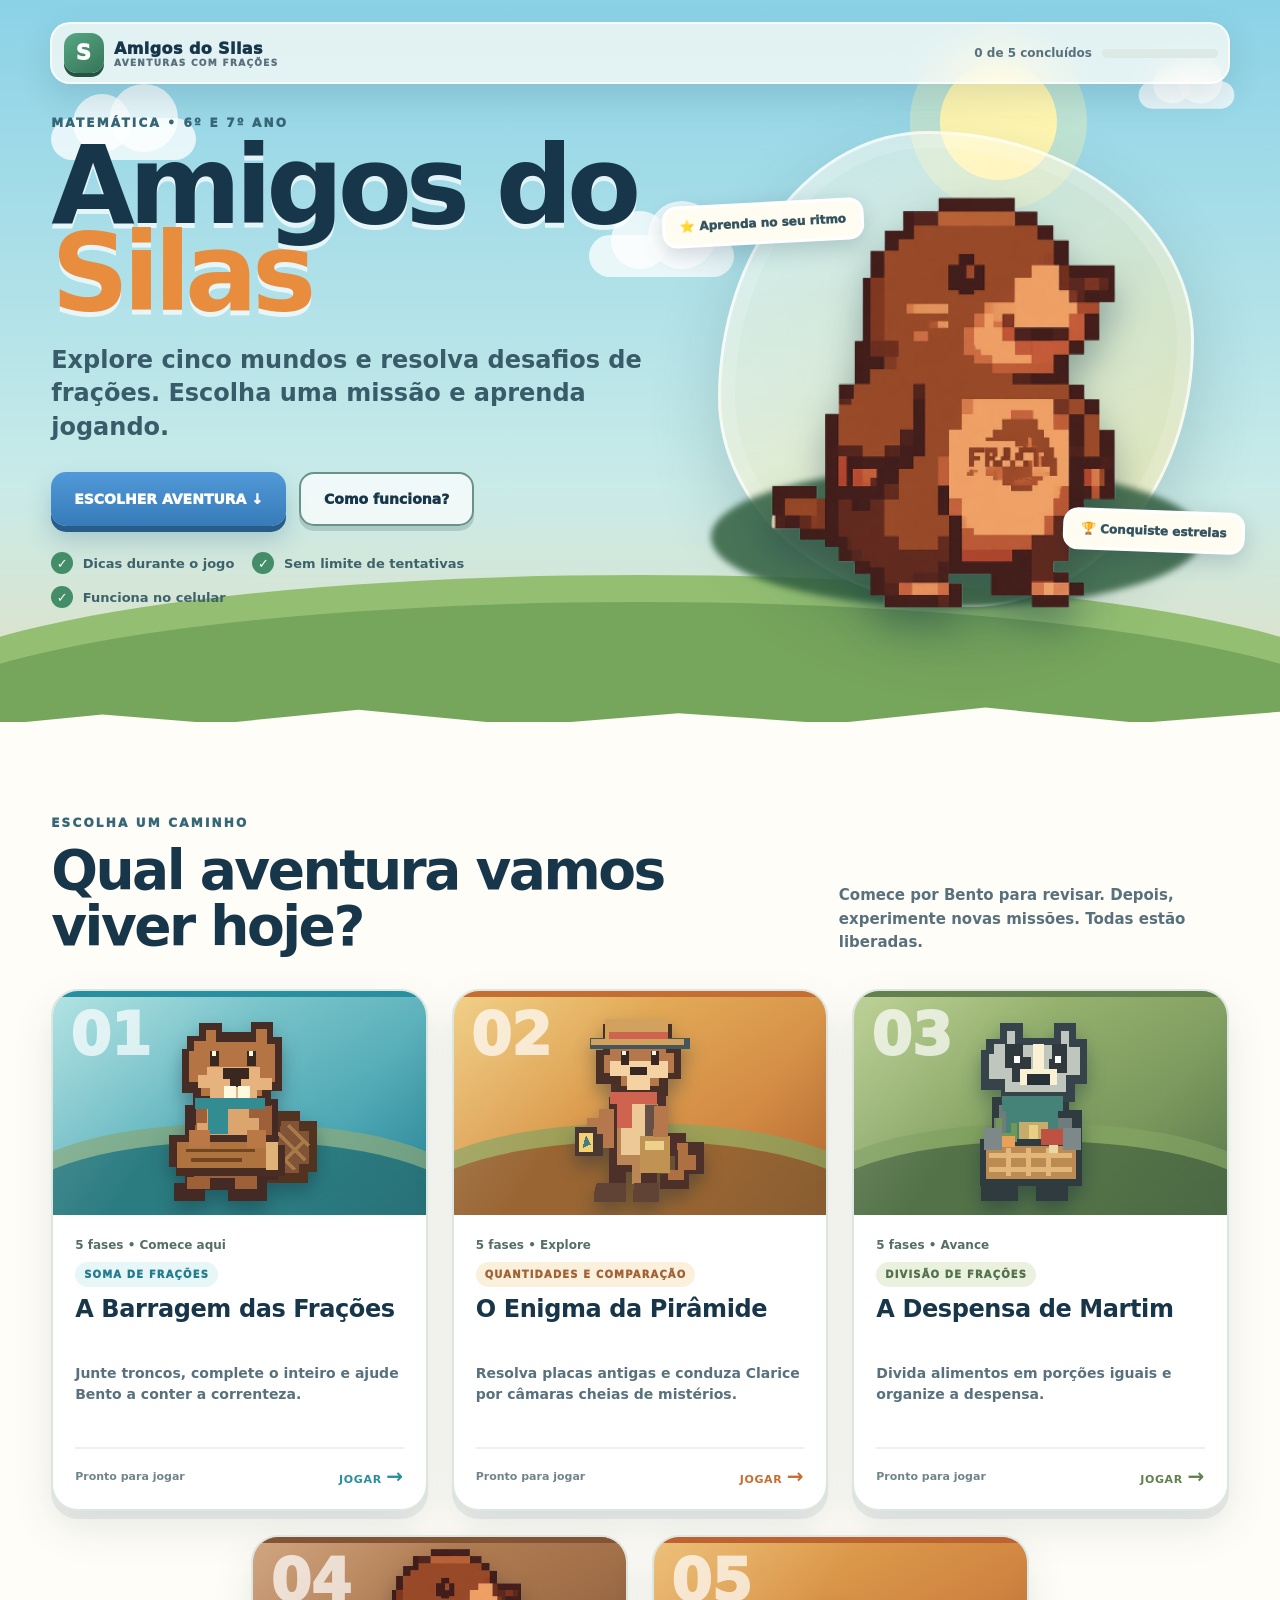
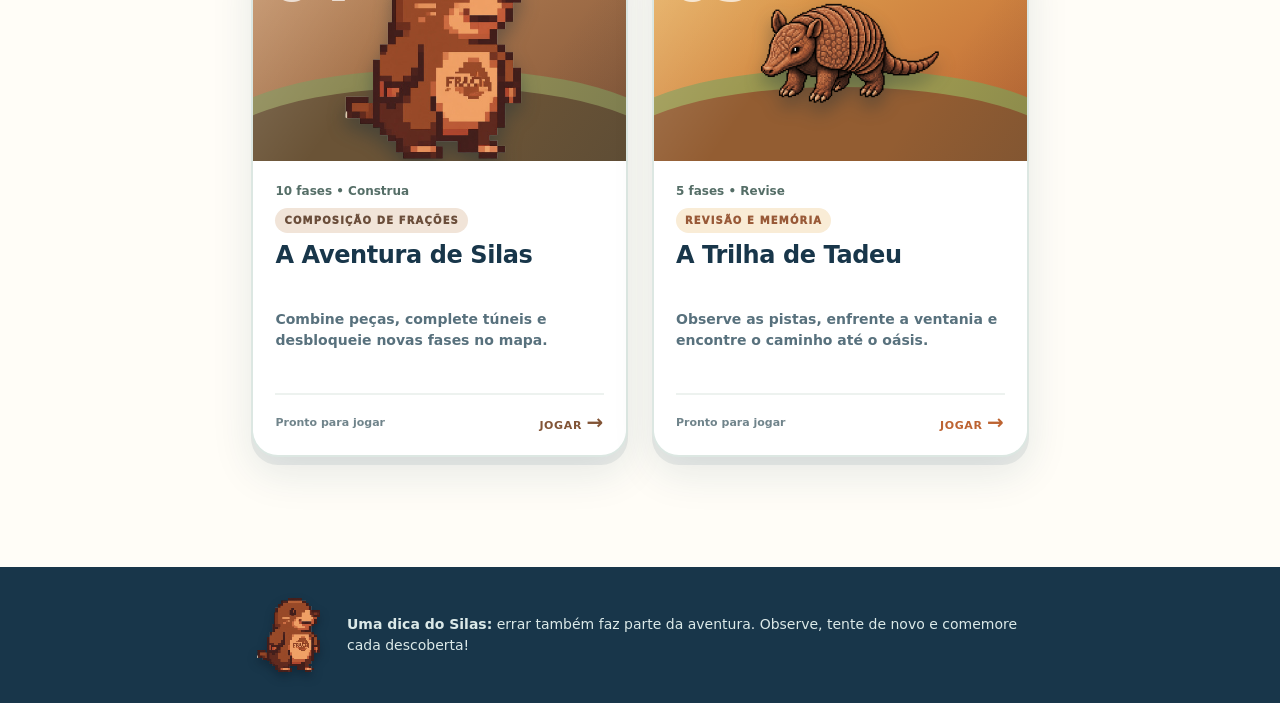
==== index.html @ 157f3a56 "first commit" ====
<!doctype html>
<html lang="pt-BR">
<head>
  <meta charset="utf-8">
  <meta name="viewport" content="width=device-width, initial-scale=1">
  <meta name="description" content="Jogos educativos de frações com os Amigos do Silas.">
  <title>Amigos do Silas — Aventuras com Frações</title>
  <link rel="stylesheet" href="hub.css?v=3">
</head>
<body>
  <div class="sky" aria-hidden="true"><i></i><i></i><i></i></div>
  <nav class="site-nav" aria-label="Navegação principal">
    <a class="nav-brand" href="index.html" aria-label="Amigos do Silas — página inicial">
      <span class="nav-brand__mark" aria-hidden="true">S</span>
      <span>Amigos do Silas<small>AVENTURAS COM FRAÇÕES</small></span>
    </a>
    <div class="nav-progress" aria-live="polite">
      <span id="progress-copy">0 de 5 concluídos</span>
      <span class="nav-progress__bar" aria-hidden="true"><i id="progress-fill"></i></span>
    </div>
  </nav>
  <header class="hero">
    <div class="hero-copy">
      <p class="eyebrow">MATEMÁTICA • 6º E 7º ANO</p>
      <h1>Amigos do <span>Silas</span></h1>
      <p class="lead">Explore cinco mundos e resolva desafios de frações. Escolha uma missão e aprenda jogando.</p>
      <div class="hero-actions">
        <a class="primary-link" href="#aventuras">ESCOLHER AVENTURA <span aria-hidden="true">↓</span></a>
        <button id="about-btn" class="quiet-btn" type="button">Como funciona?</button>
      </div>
      <ul class="benefits" aria-label="Características dos jogos">
        <li><span>✓</span> Dicas durante o jogo</li>
        <li><span>✓</span> Sem limite de tentativas</li>
        <li><span>✓</span> Funciona no celular</li>
      </ul>
    </div>
    <div class="hero-art" aria-label="A turma dos Amigos do Silas">
      <div class="sun" aria-hidden="true"></div>
      <img src="assets/personagens/silas.png" alt="Silas" class="group-img">
      <span class="float-card card-one">⭐ Aprenda no seu ritmo</span>
      <span class="float-card card-two">🏆 Conquiste estrelas</span>
    </div>
  </header>

  <main id="aventuras" class="adventures">
    <div class="section-heading">
      <div>
        <p class="eyebrow">ESCOLHA UM CAMINHO</p>
        <h2>Qual aventura vamos viver hoje?</h2>
      </div>
      <p>Comece por Bento para revisar. Depois, experimente novas missões. Todas estão liberadas.</p>
    </div>

    <section class="game-grid" aria-label="Jogos disponíveis">
      <a class="game-card bento" href="jogo bento/index.html" data-game="bento">
        <div class="card-scene"><span class="number">01</span><img src="assets/personagens/bento.svg" alt=""></div>
        <div class="card-content"><span class="mission-meta">5 fases • Comece aqui</span>
          <span class="skill">SOMA DE FRAÇÕES</span>
          <h3>A Barragem das Frações</h3>
          <p>Junte troncos, complete o inteiro e ajude Bento a conter a correnteza.</p>
          <div class="card-footer"><span class="status">Pronto para jogar</span><b>JOGAR <i>→</i></b></div>
        </div>
      </a>

      <a class="game-card clarice" href="jogo clarice/index.html" data-game="clarice">
        <div class="card-scene"><span class="number">02</span><img src="assets/personagens/clarice.svg" alt=""></div>
        <div class="card-content"><span class="mission-meta">5 fases • Explore</span>
          <span class="skill">QUANTIDADES E COMPARAÇÃO</span>
          <h3>O Enigma da Pirâmide</h3>
          <p>Resolva placas antigas e conduza Clarice por câmaras cheias de mistérios.</p>
          <div class="card-footer"><span class="status">Pronto para jogar</span><b>JOGAR <i>→</i></b></div>
        </div>
      </a>

      <a class="game-card martim" href="jogo martim/index.html" data-game="martim">
        <div class="card-scene"><span class="number">03</span><img src="assets/personagens/martim.svg" alt=""></div>
        <div class="card-content"><span class="mission-meta">5 fases • Avance</span>
          <span class="skill">DIVISÃO DE FRAÇÕES</span>
          <h3>A Despensa de Martim</h3>
          <p>Divida alimentos em porções iguais e organize a despensa.</p>
          <div class="card-footer"><span class="status">Pronto para jogar</span><b>JOGAR <i>→</i></b></div>
        </div>
      </a>

      <a class="game-card silas" href="jogo silas/index.html" data-game="silas">
        <div class="card-scene"><span class="number">04</span><img src="assets/personagens/silas.png" alt=""></div>
        <div class="card-content"><span class="mission-meta">10 fases • Construa</span>
          <span class="skill">COMPOSIÇÃO DE FRAÇÕES</span>
          <h3>A Aventura de Silas</h3>
          <p>Combine peças, complete túneis e desbloqueie novas fases no mapa.</p>
          <div class="card-footer"><span class="status">Pronto para jogar</span><b>JOGAR <i>→</i></b></div>
        </div>
      </a>

      <a class="game-card tadeu" href="jogo tadeu/index.html" data-game="tadeu">
        <div class="card-scene"><span class="number">05</span><img src="jogo tadeu/tadeu-recorte-v2.png" alt=""></div>
        <div class="card-content"><span class="mission-meta">5 fases • Revise</span>
          <span class="skill">REVISÃO E MEMÓRIA</span>
          <h3>A Trilha de Tadeu</h3>
          <p>Observe as pistas, enfrente a ventania e encontre o caminho até o oásis.</p>
          <div class="card-footer"><span class="status">Pronto para jogar</span><b>JOGAR <i>→</i></b></div>
        </div>
      </a>
    </section>
  </main>

  <footer><img src="assets/personagens/silas.png" alt="Silas"><p><strong>Uma dica do Silas:</strong> errar também faz parte da aventura. Observe, tente de novo e comemore cada descoberta!</p></footer>

  <dialog id="about-dialog" aria-labelledby="about-title">
    <article>
      <button id="about-close" class="dialog-close" type="button" aria-label="Fechar">×</button>
      <p class="eyebrow">PARA ESTUDANTES, FAMÍLIAS E EDUCADORES</p>
      <h2 id="about-title">Aprender em pequenas aventuras</h2>
      <p>Os jogos apresentam desafios curtos, instruções visuais e explicações após cada tentativa. Não há problema em errar: as dicas ajudam o estudante a descobrir o próximo passo.</p>
      <div class="about-grid"><span><b>1</b> Escolha um jogo</span><span><b>2</b> Resolva no seu ritmo</span><span><b>3</b> Ganhe estrelas</span></div>
      <button id="about-play" class="dialog-play" type="button">ESCOLHER UMA AVENTURA</button>
    </article>
  </dialog>

  <script src="common.js?v=3"></script>
  <script src="hub.js?v=3"></script>
</body>
</html>
---- hub.css ----
:root {
  --ink: #18364a;
  --ink-soft: #58717d;
  --paper: #fffdf7;
  --cream: #f6f0df;
  --green: #438d68;
  --green-deep: #285b47;
  --yellow: #ffd66b;
  --blue: #3f86c6;
  --orange: #e88c3d;
  --line: #dce7e2;
  --shadow: 0 10px 0 rgba(22, 53, 70, .1), 0 28px 70px rgba(22, 53, 70, .16);
  --font: "Trebuchet MS", "Arial Rounded MT Bold", system-ui, sans-serif;
}

* { box-sizing: border-box; }
html { scroll-behavior: smooth; }
body {
  min-width: 320px;
  margin: 0;
  overflow-x: hidden;
  color: var(--ink);
  background: var(--cream);
  font-family: var(--font);
  -webkit-tap-highlight-color: transparent;
}

button, a { font: inherit; }
a { color: inherit; text-decoration: none; }
button, a { touch-action: manipulation; }
button:focus-visible, a:focus-visible {
  outline: 4px solid #fff;
  outline-offset: 3px;
  box-shadow: 0 0 0 7px #2674b6 !important;
}

.sky {
  position: absolute;
  z-index: -2;
  inset: 0 0 auto;
  height: 760px;
  overflow: hidden;
  background:
    radial-gradient(circle at 78% 16%, #fff6b1 0 58px, #fff6b15c 59px 88px, transparent 89px),
    linear-gradient(180deg, #8bd2e7 0%, #c9ebe9 64%, #e8deb9 100%);
}

.sky::before,
.sky::after {
  content: "";
  position: absolute;
  left: -8%;
  right: -8%;
  bottom: -92px;
  height: 250px;
  border-radius: 50% 50% 0 0;
  background: #76a55c;
  box-shadow: 0 -27px 0 #94bf72;
}

.sky::after {
  z-index: -1;
  bottom: -140px;
  left: 28%;
  background: #557d4d;
  box-shadow: none;
}

.sky i {
  position: absolute;
  width: 145px;
  height: 42px;
  border-radius: 999px;
  background: rgba(255, 255, 255, .74);
  filter: blur(.5px);
  animation: cloud-drift 15s ease-in-out infinite alternate;
}

.sky i::before,
.sky i::after {
  content: "";
  position: absolute;
  bottom: 8px;
  border-radius: 50%;
  background: inherit;
}
.sky i::before { left: 22px; width: 58px; height: 58px; }
.sky i::after { right: 18px; width: 68px; height: 68px; }
.sky i:nth-child(1) { top: 118px; left: 4%; }
.sky i:nth-child(2) { top: 235px; left: 46%; animation-duration: 20s; }
.sky i:nth-child(3) { top: 74px; left: 87%; transform: scale(.66); animation-duration: 24s; }

@keyframes cloud-drift { to { translate: 45px 6px; } }

.site-nav {
  width: min(1180px, calc(100% - 36px));
  position: absolute;
  z-index: 10;
  top: 22px;
  left: 50%;
  translate: -50% 0;
  display: flex;
  align-items: center;
  justify-content: space-between;
  gap: 20px;
  padding: 9px 10px 9px 12px;
  border: 2px solid rgba(255, 255, 255, .68);
  border-radius: 20px;
  background: rgba(255, 253, 247, .74);
  box-shadow: 0 12px 34px rgba(24, 54, 74, .14);
  backdrop-filter: blur(12px);
}

.nav-brand { display: flex; gap: 10px; align-items: center; font-weight: 1000; letter-spacing: .4px; }
.nav-brand__mark {
  width: 40px;
  height: 40px;
  display: grid;
  place-items: center;
  border-radius: 13px;
  color: #fff;
  background: linear-gradient(145deg, #58a784, #347457);
  box-shadow: 0 4px 0 #24533f;
  font-size: 21px;
}
.nav-brand small { display: block; color: var(--ink-soft); font-size: 9px; letter-spacing: 1.3px; }
.nav-progress { display: flex; align-items: center; gap: 10px; color: var(--ink-soft); font-size: 12px; font-weight: 900; }
.nav-progress__bar { width: 116px; height: 9px; overflow: hidden; border-radius: 999px; background: #dce9e4; }
.nav-progress__bar i { display: block; width: 0; height: 100%; border-radius: inherit; background: linear-gradient(90deg, #4a9b73, #ffd05b); transition: width .6s ease; }

.hero {
  width: min(1180px, 92%);
  min-height: 720px;
  display: grid;
  grid-template-columns: minmax(0, 1fr) minmax(390px, .92fr);
  gap: 40px;
  align-items: center;
  margin: auto;
  padding: 112px 0 110px;
}

.hero-copy { position: relative; z-index: 2; }
.eyebrow {
  margin: 0 0 12px;
  color: #356777;
  font-size: 12px;
  font-weight: 1000;
  letter-spacing: 2.2px;
}

.hero h1 {
  max-width: 670px;
  margin: 0;
  color: #17364a;
  font-size: clamp(62px, 8.6vw, 108px);
  line-height: .81;
  letter-spacing: -6px;
  text-shadow: 0 5px 0 rgba(255, 255, 255, .7);
}
.hero h1 span { color: var(--orange); }
.lead {
  max-width: 610px;
  margin: 27px 0 0;
  color: #385c69;
  font-size: clamp(18px, 2.1vw, 24px);
  font-weight: 900;
  line-height: 1.4;
}

.hero-actions { display: flex; flex-wrap: wrap; gap: 13px; align-items: center; margin-top: 28px; }
.primary-link, .quiet-btn {
  min-height: 54px;
  display: inline-flex;
  align-items: center;
  justify-content: center;
  gap: 12px;
  padding: 14px 23px;
  border-radius: 15px;
  cursor: pointer;
  font-size: 14px;
  font-weight: 1000;
  transition: transform .18s ease, box-shadow .18s ease, filter .18s ease;
}
.primary-link { color: #fff; background: linear-gradient(#5199d8, #377bb9); box-shadow: 0 6px 0 #285c89, 0 13px 25px #245a8440; }
.quiet-btn { border: 2px solid #6c918a; color: var(--ink); background: rgba(255, 255, 255, .72); box-shadow: 0 5px 0 rgba(44, 82, 79, .2); }
.primary-link:hover, .quiet-btn:hover { transform: translateY(-3px); filter: brightness(1.04); }
.primary-link:active, .quiet-btn:active { transform: translateY(2px); box-shadow: none; }

.benefits { display: flex; flex-wrap: wrap; gap: 12px 18px; margin: 26px 0 0; padding: 0; list-style: none; color: #3d626b; font-size: 13px; font-weight: 900; }
.benefits span { width: 22px; height: 22px; display: inline-grid; place-items: center; margin-right: 5px; border-radius: 50%; color: #fff; background: var(--green); }

.hero-art { position: relative; min-height: 500px; display: grid; place-items: end center; }
.hero-art::before {
  content: "";
  position: absolute;
  z-index: -1;
  width: min(470px, 90%);
  aspect-ratio: 1;
  bottom: 1%;
  border: 3px solid rgba(255, 255, 255, .72);
  border-radius: 44% 56% 47% 53% / 56% 44% 56% 44%;
  background: linear-gradient(145deg, rgba(255, 255, 255, .45), rgba(255, 218, 107, .42));
  box-shadow: inset 0 0 0 14px rgba(255, 255, 255, .14), 0 28px 70px rgba(28, 70, 73, .2);
  animation: art-blob 8s ease-in-out infinite alternate;
}
.hero-art::after { content: ""; position: absolute; z-index: -1; left: 5%; right: 5%; bottom: 1%; height: 28%; border-radius: 50%; background: #315f3f; filter: blur(3px); opacity: .84; }
.group-img { width: min(590px, 108%); max-height: 490px; object-fit: contain; filter: drop-shadow(0 20px 18px rgba(21, 54, 69, .38)); animation: friends-float 3.6s ease-in-out infinite; }
.sun { display: none; }
.float-card { position: absolute; z-index: 2; padding: 11px 15px; border: 3px solid #fff; border-radius: 15px; color: #355460; background: #fffdf1; box-shadow: 0 7px 22px rgba(23, 54, 74, .2); font-size: 12px; font-weight: 1000; }
.card-one { left: -4%; top: 18%; rotate: -3deg; }
.card-two { right: -3%; bottom: 12%; rotate: 2deg; }

@keyframes friends-float { 50% { transform: translateY(-8px) rotate(.3deg); } }
@keyframes art-blob { to { border-radius: 56% 44% 58% 42% / 44% 57% 43% 56%; rotate: 2deg; } }

.adventures { position: relative; padding: 94px max(4vw, 20px) 110px; background: var(--paper); }
.adventures::before { content: ""; position: absolute; left: 0; right: 0; top: -34px; height: 70px; background: var(--paper); clip-path: polygon(0 52%, 8% 38%, 17% 51%, 28% 31%, 41% 54%, 53% 36%, 65% 51%, 77% 28%, 89% 50%, 100% 34%, 100% 100%, 0 100%); }
.section-heading { width: min(1180px, 100%); display: flex; justify-content: space-between; gap: 40px; align-items: end; margin: 0 auto 35px; }
.section-heading h2 { max-width: 680px; margin: 0; font-size: clamp(35px, 4.5vw, 55px); line-height: 1.02; letter-spacing: -2.5px; }
.section-heading > p { max-width: 390px; margin: 0; color: var(--ink-soft); font-size: 15px; font-weight: 800; line-height: 1.55; }

.game-grid { width: min(1180px, 100%); display: grid; grid-template-columns: repeat(6, 1fr); gap: 24px; margin: auto; }
.game-card { --card-accent: #288fa1; --card-light: #9ddbdc; grid-column: span 2; position: relative; overflow: hidden; border: 2px solid var(--line); border-radius: 27px; background: #fff; box-shadow: 0 8px 0 rgba(23, 54, 74, .08), 0 17px 42px rgba(23, 54, 74, .1); transition: transform .24s cubic-bezier(.2,.8,.2,1), box-shadow .24s ease, border-color .24s ease; }
.game-card:nth-child(4) { grid-column: 2 / span 2; }
.game-card:hover { transform: translateY(-9px); border-color: color-mix(in srgb, var(--card-accent) 36%, white); box-shadow: 0 12px 0 rgba(23, 54, 74, .09), 0 28px 55px rgba(23, 54, 74, .17); }
.game-card::after { content: ""; position: absolute; inset: 0 0 auto; height: 6px; background: var(--card-accent); }
.clarice { --card-accent: #c66e31; --card-light: #edc267; }
.martim { --card-accent: #62814e; --card-light: #abc57b; }
.silas { --card-accent: #825436; --card-light: #c48d5d; }
.tadeu { --card-accent: #bd6331; --card-light: #e8af55; }

.card-scene { position: relative; height: 224px; display: flex; align-items: end; justify-content: center; overflow: hidden; background: linear-gradient(150deg, var(--card-light), var(--card-accent)); }
.card-scene::before { content: ""; position: absolute; left: -10%; right: -10%; bottom: -52px; height: 126px; border-radius: 50%; background: color-mix(in srgb, var(--card-accent) 70%, #314f35); box-shadow: 0 -18px 0 color-mix(in srgb, var(--card-light) 44%, #5e844b); }
.card-scene::after { content: ""; position: absolute; inset: 0; background: linear-gradient(125deg, rgba(255,255,255,.22), transparent 40% 72%, rgba(11,35,47,.12)); pointer-events: none; }
.card-scene .number { position: absolute; z-index: 1; left: 17px; top: 15px; color: rgba(255, 255, 255, .7); font-size: 58px; font-weight: 1000; line-height: 1; }
.card-scene img { position: relative; z-index: 2; width: 82%; height: 96%; object-fit: contain; object-position: center bottom; filter: drop-shadow(0 10px 9px rgba(19, 45, 59, .38)); transition: transform .28s cubic-bezier(.2,.8,.2,1); }
.game-card:hover .card-scene img { transform: scale(1.055) translateY(-3px) rotate(1deg); }

.card-content { padding: 23px 22px 21px; }
.skill { display: inline-flex; align-items: center; min-height: 25px; margin-bottom: 10px; padding: 5px 9px; border-radius: 999px; color: color-mix(in srgb, var(--card-accent) 78%, #17364a); background: color-mix(in srgb, var(--card-light) 24%, white); font-size: 10px; font-weight: 1000; letter-spacing: 1.15px; }
.card-content h3 { min-height: 55px; margin: 0; font-size: 24px; line-height: 1.08; letter-spacing: -.4px; }
.card-content p { min-height: 66px; margin: 11px 0 18px; color: var(--ink-soft); font-size: 14px; font-weight: 750; line-height: 1.5; }
.card-footer { display: flex; justify-content: space-between; gap: 10px; align-items: center; padding-top: 15px; border-top: 2px solid #edf2ef; font-size: 11px; }
.card-footer .status { color: #70848b; font-weight: 900; }
.card-footer b { color: var(--card-accent); letter-spacing: .65px; }
.card-footer i { display: inline-block; font-style: normal; font-size: 20px; transition: translate .18s ease; }
.game-card:hover .card-footer i { translate: 4px 0; }
.game-card.completed .status { color: #347b53; }
.game-card.completed .status::before { content: "★ "; color: #e6a72a; }
.game-card.started:not(.completed) .status { color: #986b25; }
.game-card.started:not(.completed) .status::before { content: "↻ "; font-size: 14px; }

footer { display: flex; gap: 18px; align-items: center; justify-content: center; padding: 30px 20px; color: #dbe9e8; background: #18364a; }
footer img { width: 76px; height: 76px; object-fit: contain; filter: drop-shadow(0 5px 5px #07172266); }
footer p { max-width: 680px; margin: 0; font-size: 14px; line-height: 1.5; }

dialog { width: min(620px, calc(100vw - 28px)); padding: 0; border: 0; border-radius: 27px; background: transparent; }
dialog::backdrop { background: rgba(10, 29, 43, .78); backdrop-filter: blur(7px); }
dialog article { position: relative; overflow: hidden; padding: 34px; border: 4px solid #fff; border-radius: 27px; background: radial-gradient(circle at 100% 0, #e5f5ec, transparent 35%), #fffdf8; box-shadow: var(--shadow); }
dialog article::before { content: ""; position: absolute; inset: 0 0 auto; height: 7px; background: linear-gradient(90deg, #3e8f6a, #ffd45d, #e88c3d); }
dialog h2 { margin: 0; font-size: 36px; line-height: 1.05; }
dialog article > p:not(.eyebrow) { color: var(--ink-soft); font-weight: 750; line-height: 1.6; }
.dialog-close { position: absolute; top: 14px; right: 14px; width: 44px; height: 44px; border: 0; border-radius: 50%; color: var(--ink); background: #edf3ef; font-size: 28px; cursor: pointer; }
.about-grid { display: grid; grid-template-columns: repeat(3, 1fr); gap: 10px; margin: 22px 0; }
.about-grid span { padding: 14px; border: 2px solid #dfebe5; border-radius: 14px; background: #f0f8f3; font-size: 13px; font-weight: 900; }
.about-grid b { width: 29px; height: 29px; display: grid; place-items: center; margin-bottom: 8px; border-radius: 9px; color: #fff; background: var(--green); }
.dialog-play { width: 100%; min-height: 52px; border: 0; border-radius: 14px; color: #fff; background: linear-gradient(#4d9d76, #367c5b); box-shadow: 0 5px 0 #255940; font-weight: 1000; cursor: pointer; }

@supports not (color: color-mix(in srgb, white, black)) {
  .card-scene::before { background: #507449; }
  .skill { color: var(--card-accent); background: #f3f6f2; }
}

@media (max-width: 930px) {
  .hero { grid-template-columns: 1fr; gap: 4px; padding-top: 130px; text-align: center; }
  .hero h1, .lead { margin-left: auto; margin-right: auto; }
  .hero-actions, .benefits { justify-content: center; }
  .hero-art { min-height: 380px; }
  .group-img { max-height: 390px; }
  .card-one { left: 4%; }
  .game-card, .game-card:nth-child(4) { grid-column: span 3; }
  .section-heading { align-items: start; flex-direction: column; gap: 14px; }
}

@media (max-width: 620px) {
  .site-nav { top: 10px; width: calc(100% - 20px); }
  .nav-brand > span:last-child { display: none; }
  .nav-progress { font-size: 10px; }
  .nav-progress__bar { width: 74px; }
  .hero { min-height: auto; width: 92%; padding: 105px 0 105px; }
  .hero h1 { font-size: clamp(53px, 17vw, 72px); letter-spacing: -4px; }
  .lead { font-size: 17px; }
  .hero-actions { flex-direction: column; }
  .primary-link, .quiet-btn { width: 100%; }
  .benefits { display: grid; text-align: left; }
  .hero-art { min-height: 300px; margin-top: 20px; }
  .group-img { max-height: 305px; }
  .float-card { font-size: 10px; }
  .card-one { top: 5%; }
  .adventures { padding: 68px 14px 75px; }
  .section-heading { text-align: center; }
  .section-heading h2 { font-size: 36px; }
  .section-heading > p { margin: auto; }
  .game-grid { grid-template-columns: 1fr; }
  .game-card, .game-card:nth-child(4) { grid-column: auto; }
  .card-scene { height: 218px; }
  .card-content h3, .card-content p { min-height: auto; }
  .about-grid { grid-template-columns: 1fr; }
  .about-grid span { display: flex; align-items: center; gap: 10px; }
  .about-grid b { margin: 0; flex: 0 0 auto; }
  dialog article { padding: 30px 20px 22px; }
  footer { align-items: flex-start; }
}

@media (prefers-reduced-motion: reduce) {
  *, *::before, *::after { animation-duration: .01ms !important; animation-iteration-count: 1 !important; transition-duration: .01ms !important; scroll-behavior: auto !important; }
}
.mission-meta { display:block; color:#556e67; font-size:12px; font-weight:800; margin:0 0 10px; }
.group-img { object-fit:cover; }
@media(prefers-reduced-motion:reduce) { html {scroll-behavior:auto} *,*::before,*::after {animation:none!important;transition:none!important} }
.hero-art .group-img { width:min(400px,85%); height:420px; object-fit:cover; image-rendering:pixelated; }
.game-card.silas .card-scene img, footer img { object-fit:cover; image-rendering:pixelated; }
@media(max-width:700px) { .hero-art .group-img {height:300px} }
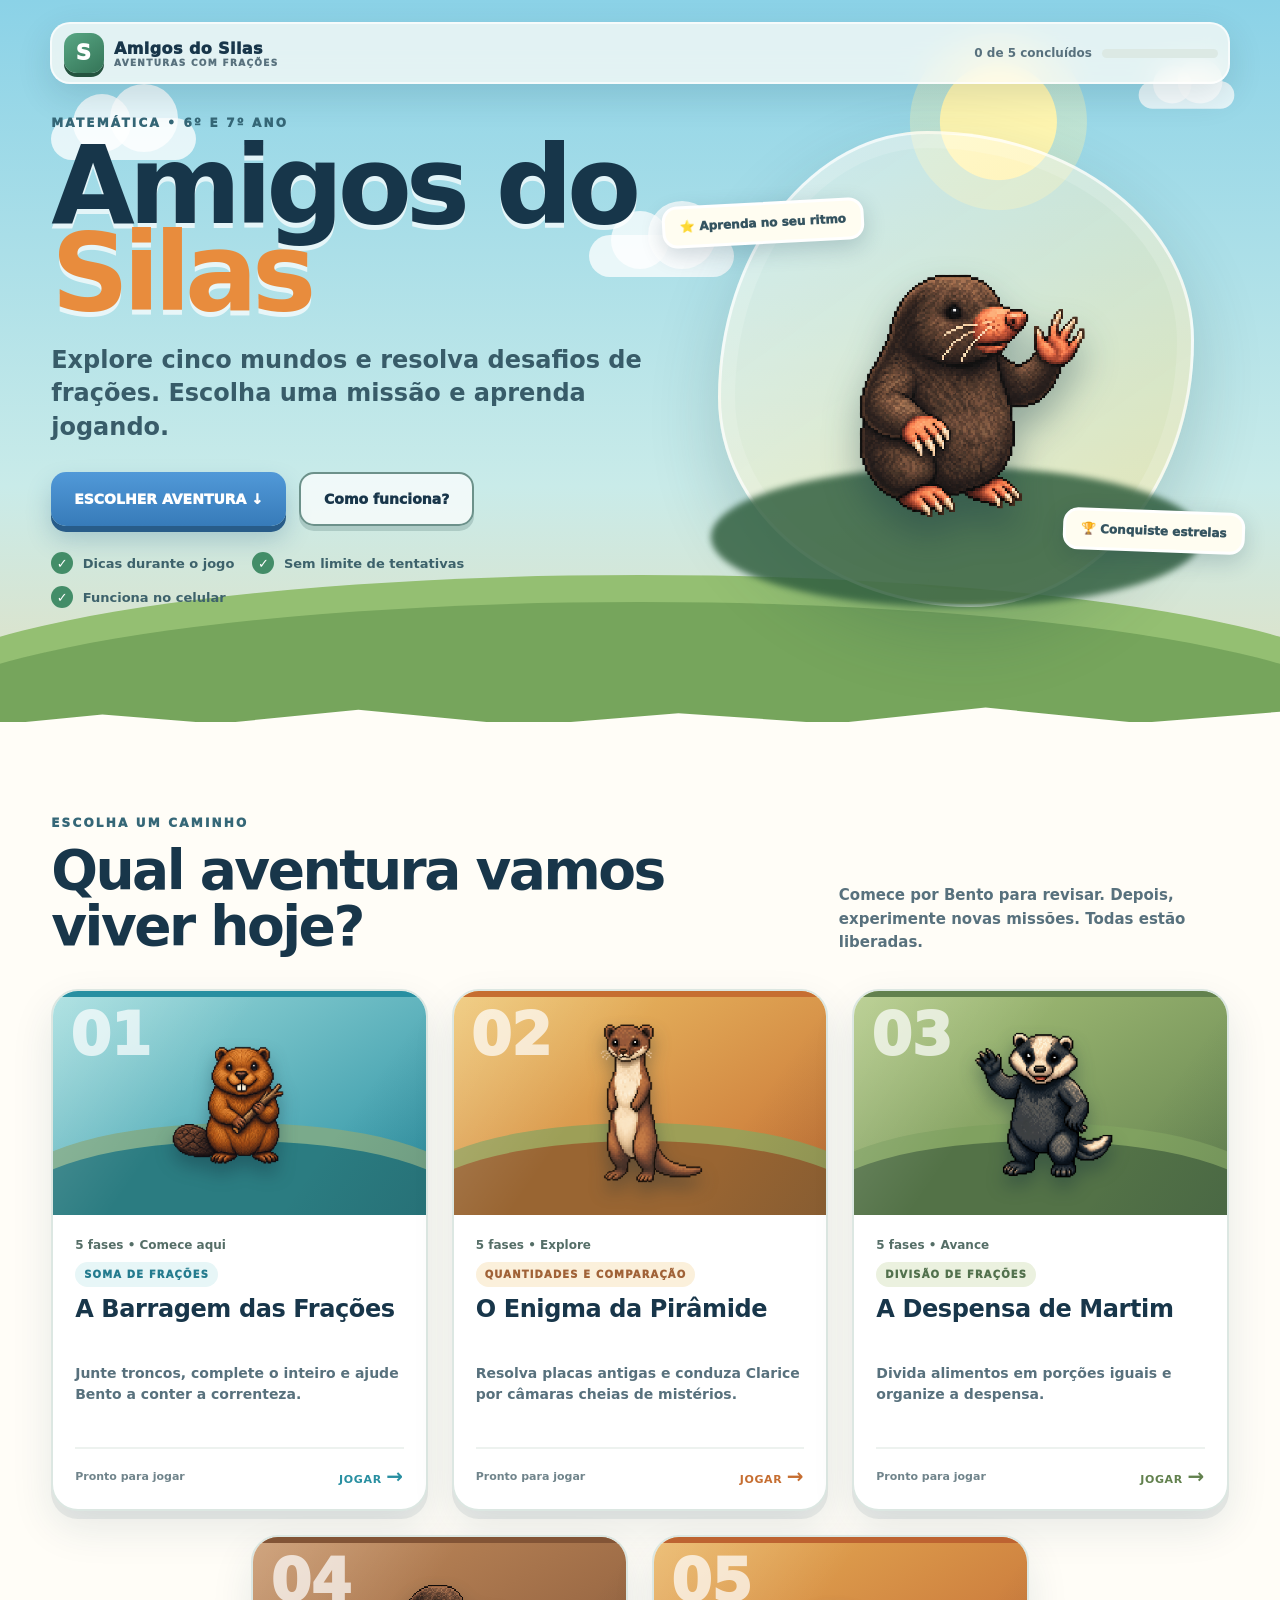
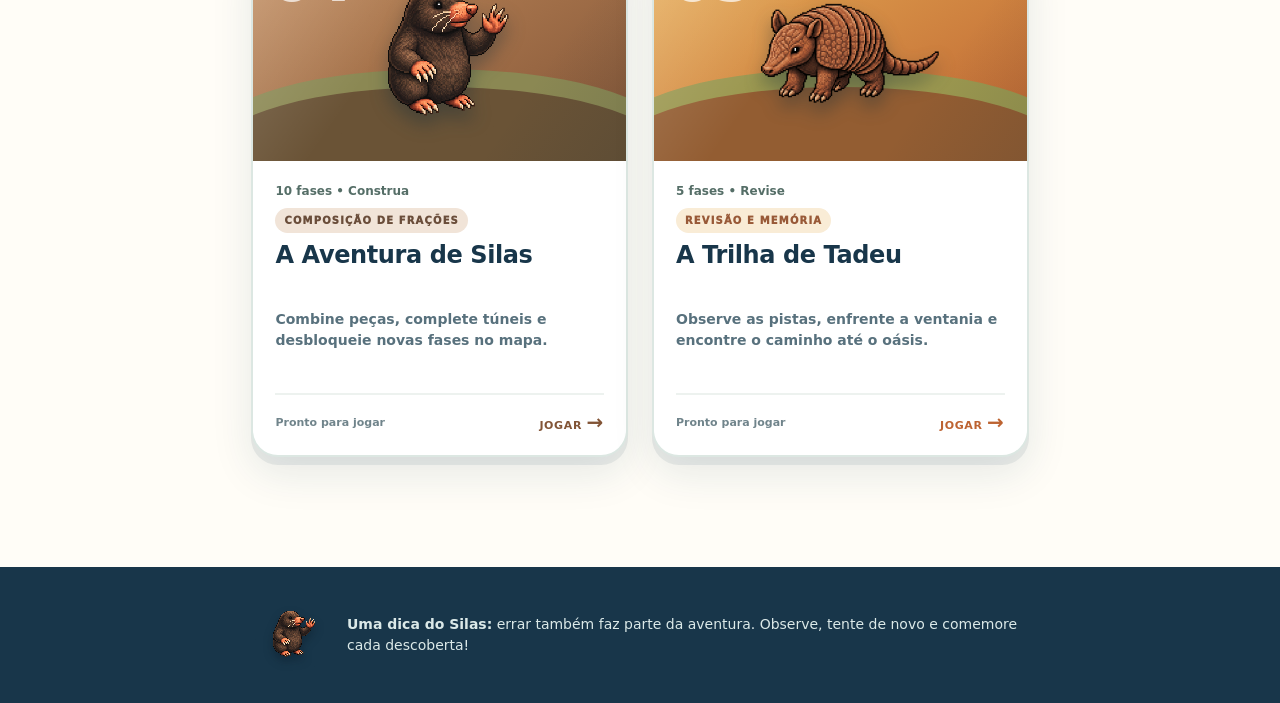
==== commit 807ae9f6: "Add heart pixel SVG asset for UI enhancement" ====
--- a/index.html
+++ b/index.html
@@ -36,7 +36,7 @@
     </div>
     <div class="hero-art" aria-label="A turma dos Amigos do Silas">
       <div class="sun" aria-hidden="true"></div>
-      <img src="assets/personagens/silas.png" alt="Silas" class="group-img">
+      <img src="assets/personagens/silas-toupeira.png" alt="Silas, a toupeira" class="group-img">
       <span class="float-card card-one">⭐ Aprenda no seu ritmo</span>
       <span class="float-card card-two">🏆 Conquiste estrelas</span>
     </div>
@@ -53,7 +53,7 @@
 
     <section class="game-grid" aria-label="Jogos disponíveis">
       <a class="game-card bento" href="jogo bento/index.html" data-game="bento">
-        <div class="card-scene"><span class="number">01</span><img src="assets/personagens/bento.svg" alt=""></div>
+        <div class="card-scene"><span class="number">01</span><img src="assets/personagens/bento.png" alt="Bento, o castor"></div>
         <div class="card-content"><span class="mission-meta">5 fases • Comece aqui</span>
           <span class="skill">SOMA DE FRAÇÕES</span>
           <h3>A Barragem das Frações</h3>
@@ -63,7 +63,7 @@
       </a>
 
       <a class="game-card clarice" href="jogo clarice/index.html" data-game="clarice">
-        <div class="card-scene"><span class="number">02</span><img src="assets/personagens/clarice.svg" alt=""></div>
+        <div class="card-scene"><span class="number">02</span><img src="assets/personagens/clarice.png" alt="Clarice, a doninha"></div>
         <div class="card-content"><span class="mission-meta">5 fases • Explore</span>
           <span class="skill">QUANTIDADES E COMPARAÇÃO</span>
           <h3>O Enigma da Pirâmide</h3>
@@ -73,7 +73,7 @@
       </a>
 
       <a class="game-card martim" href="jogo martim/index.html" data-game="martim">
-        <div class="card-scene"><span class="number">03</span><img src="assets/personagens/martim.svg" alt=""></div>
+        <div class="card-scene"><span class="number">03</span><img src="assets/personagens/martim.png" alt="Martim, o texugo"></div>
         <div class="card-content"><span class="mission-meta">5 fases • Avance</span>
           <span class="skill">DIVISÃO DE FRAÇÕES</span>
           <h3>A Despensa de Martim</h3>
@@ -83,7 +83,7 @@
       </a>
 
       <a class="game-card silas" href="jogo silas/index.html" data-game="silas">
-        <div class="card-scene"><span class="number">04</span><img src="assets/personagens/silas.png" alt=""></div>
+        <div class="card-scene"><span class="number">04</span><img src="assets/personagens/silas-toupeira.png" alt="Silas, a toupeira"></div>
         <div class="card-content"><span class="mission-meta">10 fases • Construa</span>
           <span class="skill">COMPOSIÇÃO DE FRAÇÕES</span>
           <h3>A Aventura de Silas</h3>
@@ -93,7 +93,7 @@
       </a>
 
       <a class="game-card tadeu" href="jogo tadeu/index.html" data-game="tadeu">
-        <div class="card-scene"><span class="number">05</span><img src="jogo tadeu/tadeu-recorte-v2.png" alt=""></div>
+        <div class="card-scene"><span class="number">05</span><img src="jogo tadeu/tadeu-recorte-v2.png" alt="Tadeu, o tatu"></div>
         <div class="card-content"><span class="mission-meta">5 fases • Revise</span>
           <span class="skill">REVISÃO E MEMÓRIA</span>
           <h3>A Trilha de Tadeu</h3>
@@ -104,7 +104,7 @@
     </section>
   </main>
 
-  <footer><img src="assets/personagens/silas.png" alt="Silas"><p><strong>Uma dica do Silas:</strong> errar também faz parte da aventura. Observe, tente de novo e comemore cada descoberta!</p></footer>
+  <footer><img src="assets/personagens/silas-toupeira.png" alt="Silas, a toupeira"><p><strong>Uma dica do Silas:</strong> errar também faz parte da aventura. Observe, tente de novo e comemore cada descoberta!</p></footer>
 
   <dialog id="about-dialog" aria-labelledby="about-title">
     <article>
@@ -117,7 +117,7 @@
     </article>
   </dialog>
 
-  <script src="common.js?v=3"></script>
+  <script src="common.js?v=4"></script>
   <script src="hub.js?v=3"></script>
 </body>
 </html>
--- a/hub.css
+++ b/hub.css
@@ -316,8 +316,8 @@
   *, *::before, *::after { animation-duration: .01ms !important; animation-iteration-count: 1 !important; transition-duration: .01ms !important; scroll-behavior: auto !important; }
 }
 .mission-meta { display:block; color:#556e67; font-size:12px; font-weight:800; margin:0 0 10px; }
-.group-img { object-fit:cover; }
+.group-img { object-fit:contain; }
 @media(prefers-reduced-motion:reduce) { html {scroll-behavior:auto} *,*::before,*::after {animation:none!important;transition:none!important} }
-.hero-art .group-img { width:min(400px,85%); height:420px; object-fit:cover; image-rendering:pixelated; }
-.game-card.silas .card-scene img, footer img { object-fit:cover; image-rendering:pixelated; }
+.hero-art .group-img { width:min(400px,85%); height:420px; object-fit:contain; image-rendering:pixelated; }
+.game-card.silas .card-scene img, footer img { object-fit:contain; image-rendering:pixelated; }
 @media(max-width:700px) { .hero-art .group-img {height:300px} }
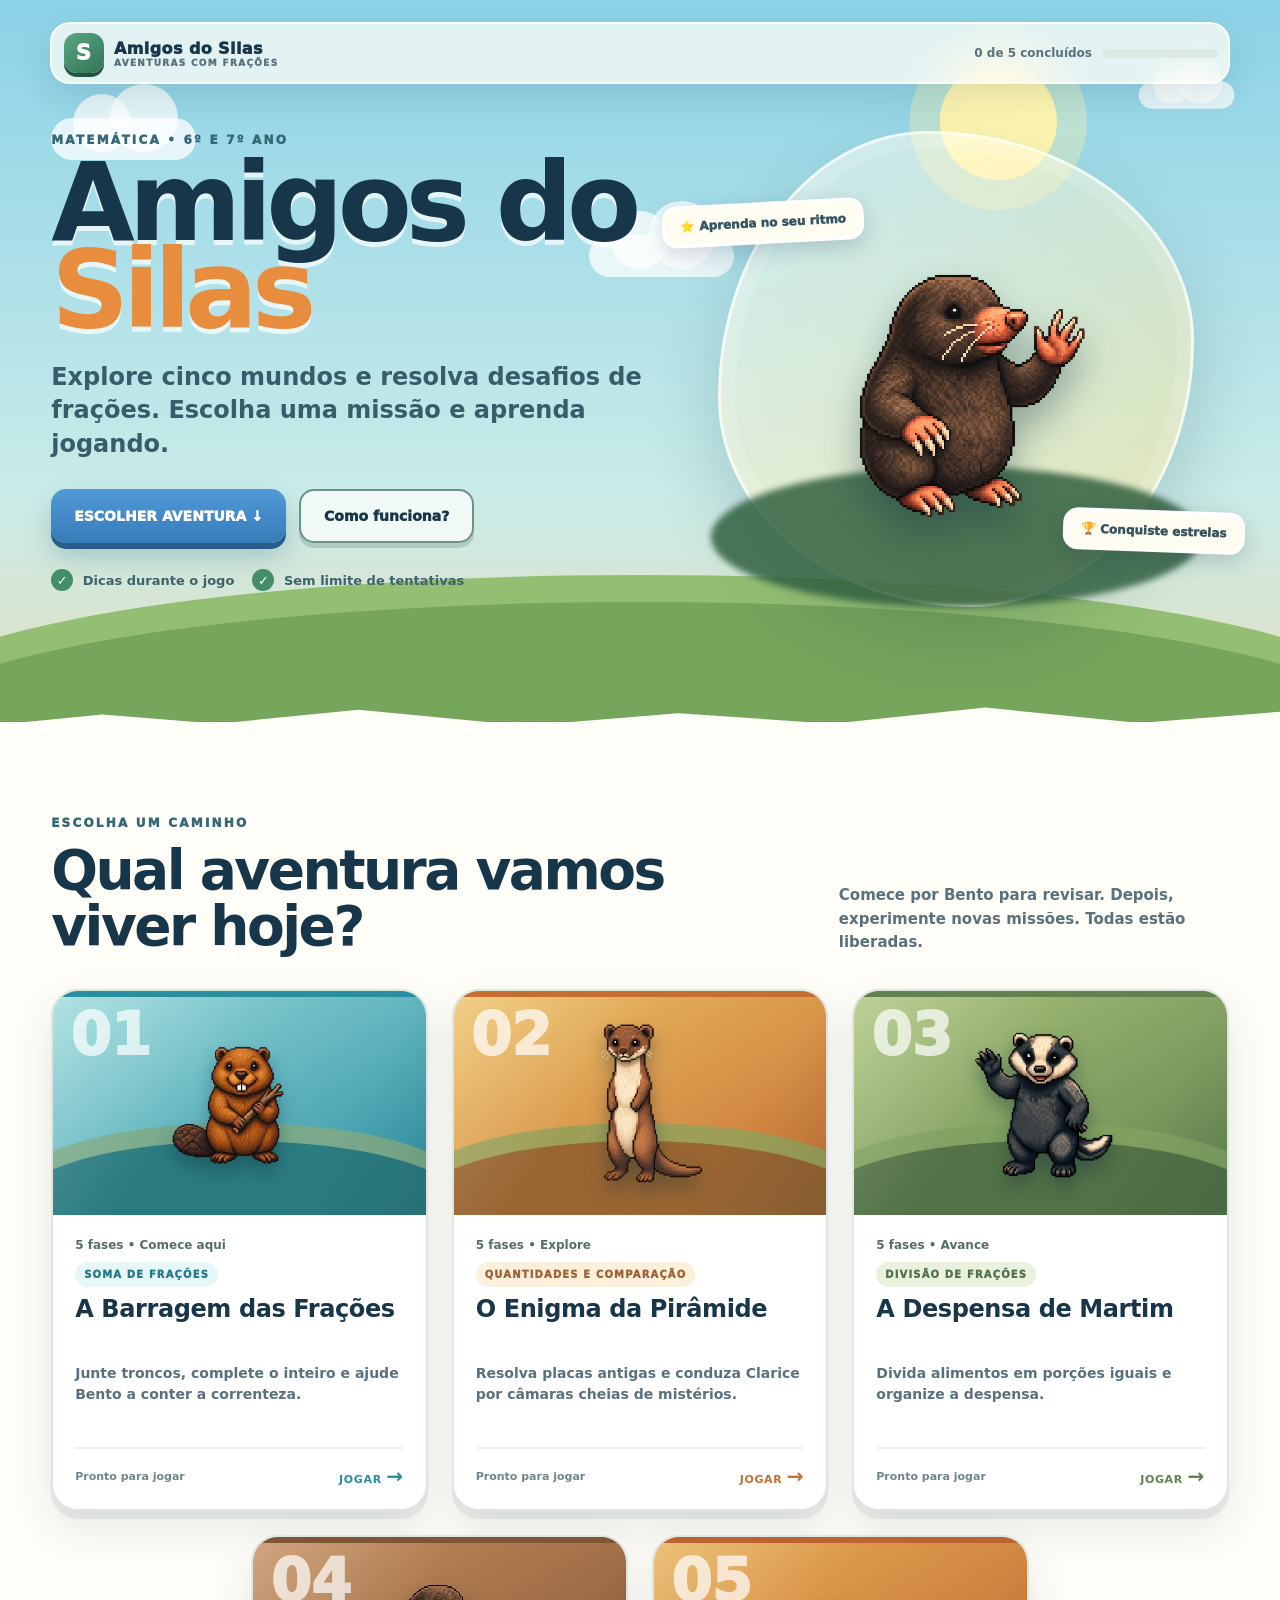
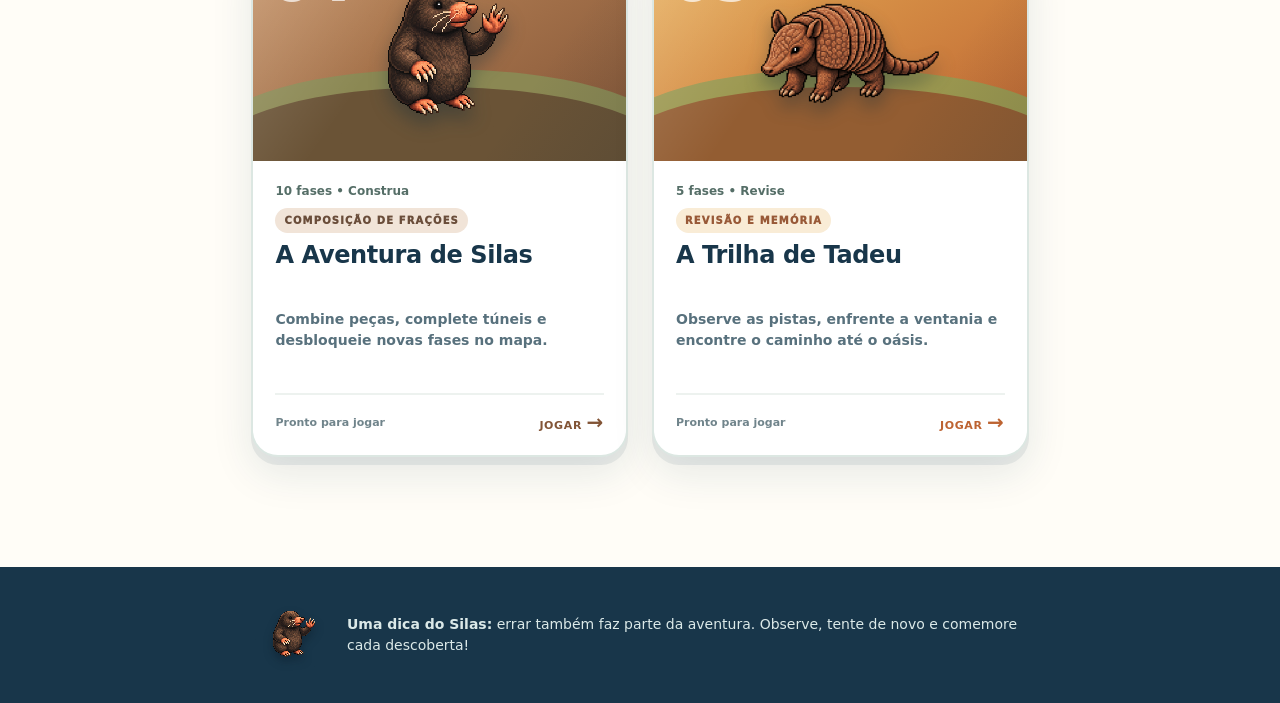
==== commit e4815491: "Atualiza versões de arquivos CSS e JS, remove comentários de fundo e ajusta mensagens de erro nos jo" ====
--- a/index.html
+++ b/index.html
@@ -31,7 +31,6 @@
       <ul class="benefits" aria-label="Características dos jogos">
         <li><span>✓</span> Dicas durante o jogo</li>
         <li><span>✓</span> Sem limite de tentativas</li>
-        <li><span>✓</span> Funciona no celular</li>
       </ul>
     </div>
     <div class="hero-art" aria-label="A turma dos Amigos do Silas">
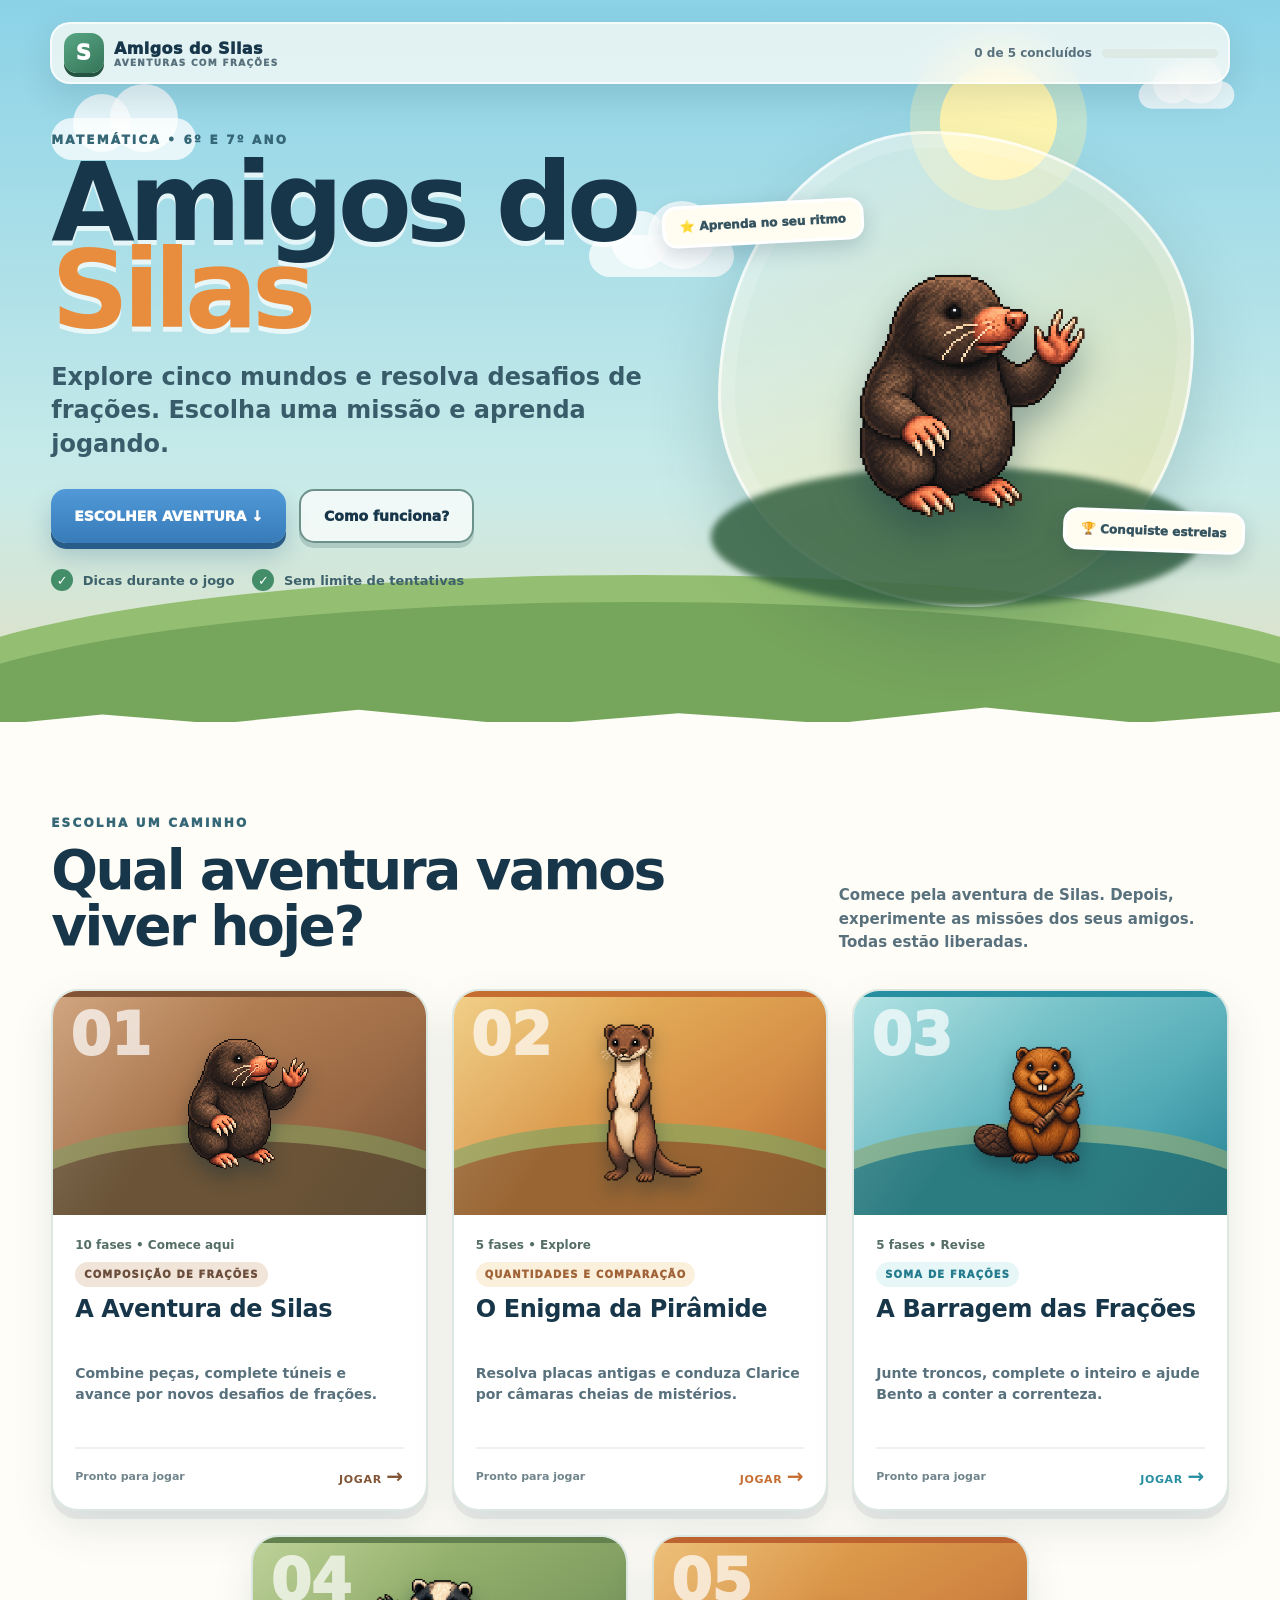
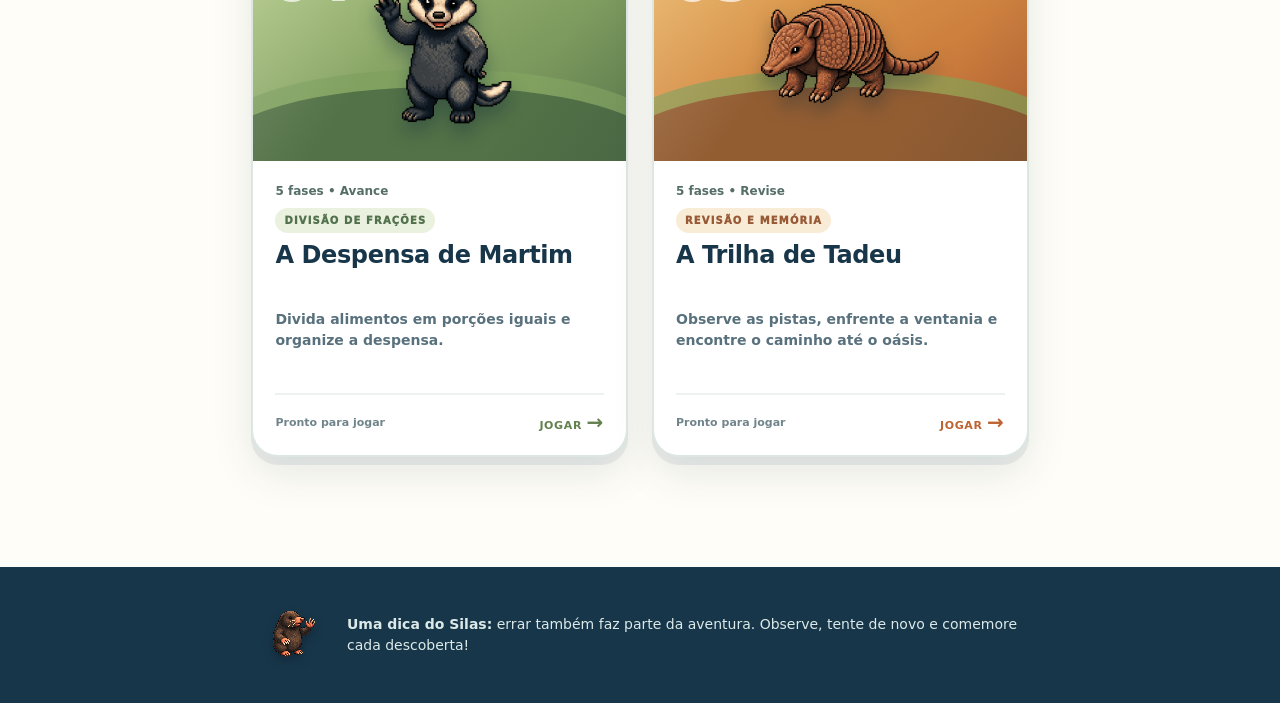
==== commit 40f90221: "Atualiza capítulos e substitui a aventura de Bento pela de Silas na página inicial; ajusta versão do" ====
--- a/index.html
+++ b/index.html
@@ -47,16 +47,16 @@
         <p class="eyebrow">ESCOLHA UM CAMINHO</p>
         <h2>Qual aventura vamos viver hoje?</h2>
       </div>
-      <p>Comece por Bento para revisar. Depois, experimente novas missões. Todas estão liberadas.</p>
+      <p>Comece pela aventura de Silas. Depois, experimente as missões dos seus amigos. Todas estão liberadas.</p>
     </div>
 
     <section class="game-grid" aria-label="Jogos disponíveis">
-      <a class="game-card bento" href="jogo bento/index.html" data-game="bento">
-        <div class="card-scene"><span class="number">01</span><img src="assets/personagens/bento.png" alt="Bento, o castor"></div>
-        <div class="card-content"><span class="mission-meta">5 fases • Comece aqui</span>
-          <span class="skill">SOMA DE FRAÇÕES</span>
-          <h3>A Barragem das Frações</h3>
-          <p>Junte troncos, complete o inteiro e ajude Bento a conter a correnteza.</p>
+      <a class="game-card silas" href="jogo silas/index.html" data-game="silas">
+        <div class="card-scene"><span class="number">01</span><img src="assets/personagens/silas-toupeira.png" alt="Silas, a toupeira"></div>
+        <div class="card-content"><span class="mission-meta">10 fases • Comece aqui</span>
+          <span class="skill">COMPOSIÇÃO DE FRAÇÕES</span>
+          <h3>A Aventura de Silas</h3>
+          <p>Combine peças, complete túneis e avance por novos desafios de frações.</p>
           <div class="card-footer"><span class="status">Pronto para jogar</span><b>JOGAR <i>→</i></b></div>
         </div>
       </a>
@@ -71,22 +71,22 @@
         </div>
       </a>
 
+      <a class="game-card bento" href="jogo bento/index.html" data-game="bento">
+        <div class="card-scene"><span class="number">03</span><img src="assets/personagens/bento.png" alt="Bento, o castor"></div>
+        <div class="card-content"><span class="mission-meta">5 fases • Revise</span>
+          <span class="skill">SOMA DE FRAÇÕES</span>
+          <h3>A Barragem das Frações</h3>
+          <p>Junte troncos, complete o inteiro e ajude Bento a conter a correnteza.</p>
+          <div class="card-footer"><span class="status">Pronto para jogar</span><b>JOGAR <i>→</i></b></div>
+        </div>
+      </a>
+
       <a class="game-card martim" href="jogo martim/index.html" data-game="martim">
-        <div class="card-scene"><span class="number">03</span><img src="assets/personagens/martim.png" alt="Martim, o texugo"></div>
+        <div class="card-scene"><span class="number">04</span><img src="assets/personagens/martim.png" alt="Martim, o texugo"></div>
         <div class="card-content"><span class="mission-meta">5 fases • Avance</span>
           <span class="skill">DIVISÃO DE FRAÇÕES</span>
           <h3>A Despensa de Martim</h3>
           <p>Divida alimentos em porções iguais e organize a despensa.</p>
-          <div class="card-footer"><span class="status">Pronto para jogar</span><b>JOGAR <i>→</i></b></div>
-        </div>
-      </a>
-
-      <a class="game-card silas" href="jogo silas/index.html" data-game="silas">
-        <div class="card-scene"><span class="number">04</span><img src="assets/personagens/silas-toupeira.png" alt="Silas, a toupeira"></div>
-        <div class="card-content"><span class="mission-meta">10 fases • Construa</span>
-          <span class="skill">COMPOSIÇÃO DE FRAÇÕES</span>
-          <h3>A Aventura de Silas</h3>
-          <p>Combine peças, complete túneis e desbloqueie novas fases no mapa.</p>
           <div class="card-footer"><span class="status">Pronto para jogar</span><b>JOGAR <i>→</i></b></div>
         </div>
       </a>
